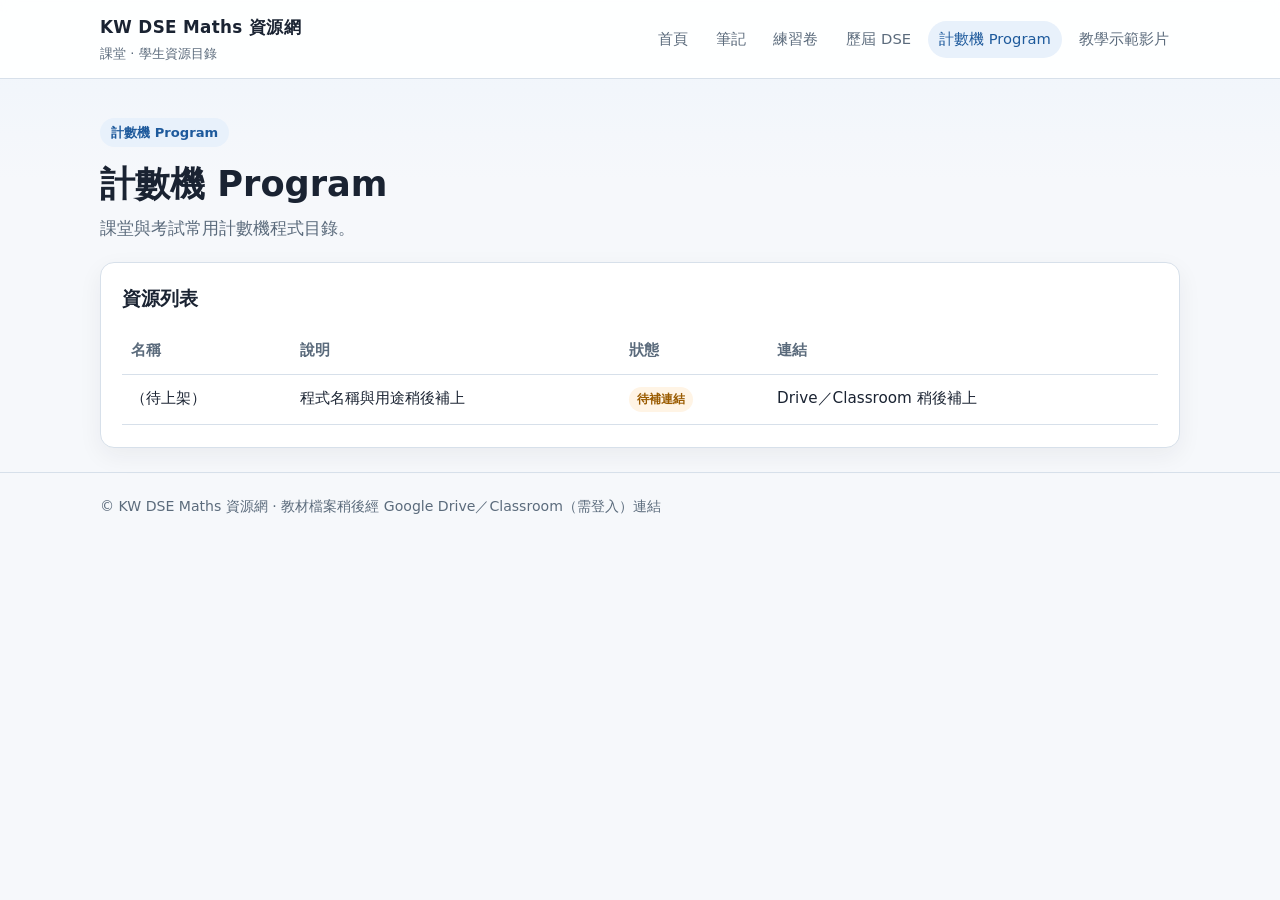
==== calculator/index.html @ a7b3498a "Add KW DSE Maths static site for GitHub Pages. Place the Traditional Chinese resource directory at t" ====
<!DOCTYPE html>
<html lang="zh-Hant">
<head>
  <meta charset="utf-8" />
  <meta name="viewport" content="width=device-width, initial-scale=1" />
  <title>計數機 Program｜KW DSE Maths 資源網</title>
  <meta name="description" content="KW DSE Maths 資源網——課堂與學生用的數學資源目錄。" />
  <link rel="stylesheet" href="../assets/css/style.css" />
</head>
<body>
  <header class="site-header">
    <div class="wrap header-inner">
      <a class="brand" href="../index.html">
        <strong>KW DSE Maths 資源網</strong>
        <span>課堂 · 學生資源目錄</span>
      </a>
      <nav class="nav" aria-label="主要導覽">
        <a href="../index.html">首頁</a>
        <a href="../notes/">筆記</a>
        <a href="../practice/">練習卷</a>
        <a href="../past-papers/">歷屆 DSE</a>
        <a href="../calculator/" aria-current="page">計數機 Program</a>
        <a href="../videos/">教學示範影片</a>
      </nav>
    </div>
  </header>
  <main class="wrap">

    <section class="hero">
      <div class="badge">計數機 Program</div>
      <h1>計數機 Program</h1>
      <p>課堂與考試常用計數機程式目錄。</p>
    </section>
    <section class="panel">
      <h2>資源列表</h2>
      <div class="table-wrap">
        <table>
          <thead><tr><th>名稱</th><th>說明</th><th>狀態</th><th>連結</th></tr></thead>
          <tbody>
            <tr>
              <td>（待上架）</td>
              <td>程式名稱與用途稍後補上</td>
              <td><span class="status">待補連結</span></td>
              <td class="placeholder">Drive／Classroom 稍後補上</td>
            </tr>
          </tbody>
        </table>
      </div>
    </section>
  </main>
  <footer class="site-footer">
    <div class="wrap">© KW DSE Maths 資源網 · 教材檔案稍後經 Google Drive／Classroom（需登入）連結</div>
  </footer>
</body>
</html>
---- assets/css/style.css ----
:root {
  --bg: #f6f8fb;
  --card: #ffffff;
  --ink: #1a2332;
  --muted: #5b6b7c;
  --accent: #1e5a9c;
  --accent-soft: #e8f1fb;
  --line: #d7e0ea;
  --ok: #0f7b4c;
  --radius: 14px;
  --shadow: 0 8px 24px rgba(26, 35, 50, 0.06);
  --font: "Noto Sans TC", "PingFang TC", "Microsoft JhengHei", system-ui, sans-serif;
}

* { box-sizing: border-box; }
html { scroll-behavior: smooth; }
body {
  margin: 0;
  font-family: var(--font);
  color: var(--ink);
  background: linear-gradient(180deg, #eef4fb 0%, var(--bg) 180px);
  line-height: 1.65;
  min-height: 100vh;
}

a { color: var(--accent); text-decoration: none; }
a:hover { text-decoration: underline; }

.wrap { width: min(1080px, calc(100% - 2rem)); margin: 0 auto; }

.site-header {
  background: rgba(255,255,255,0.92);
  backdrop-filter: blur(8px);
  border-bottom: 1px solid var(--line);
  position: sticky;
  top: 0;
  z-index: 20;
}
.header-inner {
  display: flex;
  align-items: center;
  justify-content: space-between;
  gap: 1rem;
  padding: 0.85rem 0;
  flex-wrap: wrap;
}
.brand {
  display: flex;
  flex-direction: column;
  gap: 0.1rem;
  color: inherit;
  text-decoration: none;
}
.brand:hover { text-decoration: none; }
.brand strong { font-size: 1.05rem; letter-spacing: 0.02em; }
.brand span { color: var(--muted); font-size: 0.82rem; }

.nav {
  display: flex;
  flex-wrap: wrap;
  gap: 0.35rem;
}
.nav a {
  color: var(--muted);
  padding: 0.4rem 0.7rem;
  border-radius: 999px;
  font-size: 0.92rem;
  text-decoration: none;
}
.nav a:hover, .nav a[aria-current="page"] {
  background: var(--accent-soft);
  color: var(--accent);
  text-decoration: none;
}

.hero {
  padding: 2.4rem 0 1.2rem;
}
.hero h1 {
  margin: 0 0 0.6rem;
  font-size: clamp(1.6rem, 3vw, 2.2rem);
  line-height: 1.25;
}
.hero p {
  margin: 0;
  max-width: 42rem;
  color: var(--muted);
  font-size: 1.05rem;
}
.badge {
  display: inline-block;
  background: var(--accent-soft);
  color: var(--accent);
  border-radius: 999px;
  padding: 0.25rem 0.7rem;
  font-size: 0.82rem;
  font-weight: 600;
  margin-bottom: 0.9rem;
}

.grid {
  display: grid;
  grid-template-columns: repeat(auto-fit, minmax(240px, 1fr));
  gap: 1rem;
  padding: 0.5rem 0 2rem;
}
.card {
  background: var(--card);
  border: 1px solid var(--line);
  border-radius: var(--radius);
  box-shadow: var(--shadow);
  padding: 1.15rem 1.2rem 1.25rem;
  display: flex;
  flex-direction: column;
  gap: 0.55rem;
  transition: transform 0.15s ease, box-shadow 0.15s ease;
}
a.card { color: inherit; text-decoration: none; }
a.card:hover {
  transform: translateY(-2px);
  box-shadow: 0 12px 28px rgba(26, 35, 50, 0.1);
  text-decoration: none;
}
.card h2 { margin: 0; font-size: 1.12rem; }
.card p { margin: 0; color: var(--muted); font-size: 0.95rem; flex: 1; }
.card .cta { font-weight: 600; color: var(--accent); font-size: 0.92rem; }

.panel {
  background: var(--card);
  border: 1px solid var(--line);
  border-radius: var(--radius);
  box-shadow: var(--shadow);
  padding: 1.25rem 1.3rem 1.4rem;
  margin: 0 0 1.5rem;
}
.panel h2 { margin: 0 0 0.75rem; font-size: 1.2rem; }
.panel p, .panel li { color: var(--muted); }
.panel ul { margin: 0.4rem 0 0; padding-left: 1.2rem; }

.table-wrap { overflow-x: auto; }
table {
  width: 100%;
  border-collapse: collapse;
  font-size: 0.95rem;
}
th, td {
  text-align: left;
  padding: 0.7rem 0.6rem;
  border-bottom: 1px solid var(--line);
  vertical-align: top;
}
th { color: var(--muted); font-weight: 600; }
td .placeholder {
  color: #9aa7b5;
  font-style: italic;
}
.status {
  display: inline-block;
  font-size: 0.78rem;
  padding: 0.15rem 0.5rem;
  border-radius: 999px;
  background: #fff4e5;
  color: #9a5b00;
  font-weight: 600;
}
.status.ready {
  background: #e6f6ee;
  color: var(--ok);
}

.note {
  background: #fff9e9;
  border: 1px solid #f0e0b8;
  color: #6b5320;
  border-radius: 12px;
  padding: 0.9rem 1rem;
  margin: 1rem 0 0;
  font-size: 0.92rem;
}

.site-footer {
  border-top: 1px solid var(--line);
  color: var(--muted);
  font-size: 0.88rem;
  padding: 1.4rem 0 2rem;
  margin-top: 1rem;
}

@media (max-width: 640px) {
  .header-inner { align-items: flex-start; }
  .nav { width: 100%; }
}
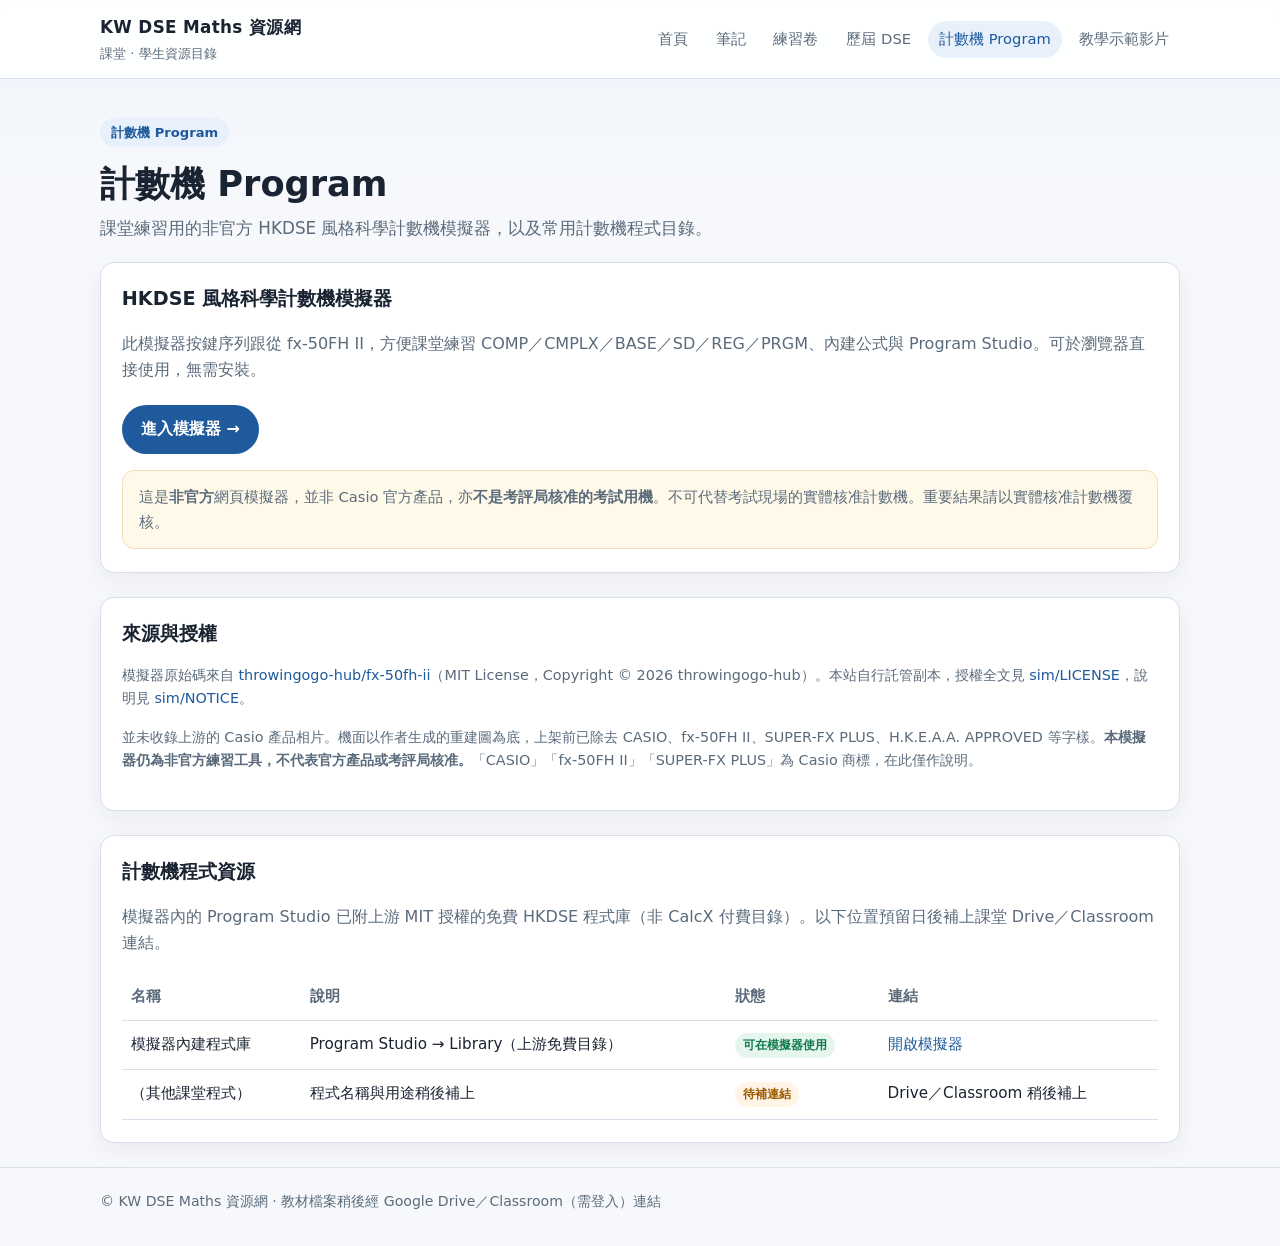
==== commit c7d67202: "Publish the self-hosted calculator simulator. Host the MIT-licensed classroom simulator under calcul" ====
--- a/calculator/index.html
+++ b/calculator/index.html
@@ -4,8 +4,23 @@
   <meta charset="utf-8" />
   <meta name="viewport" content="width=device-width, initial-scale=1" />
   <title>計數機 Program｜KW DSE Maths 資源網</title>
-  <meta name="description" content="KW DSE Maths 資源網——課堂與學生用的數學資源目錄。" />
+  <meta name="description" content="KW DSE Maths 資源網——課堂用的非官方 HKDSE 風格科學計數機模擬器，以及計數機程式目錄。" />
   <link rel="stylesheet" href="../assets/css/style.css" />
+  <style>
+    a.btn-primary {
+      display: inline-block;
+      background: var(--accent);
+      color: #fff;
+      font-weight: 600;
+      padding: 0.7rem 1.2rem;
+      border-radius: 999px;
+      text-decoration: none;
+      margin-top: 0.35rem;
+    }
+    a.btn-primary:hover { text-decoration: none; filter: brightness(1.08); }
+    .attrib { font-size: 0.9rem; }
+    .attrib a { word-break: break-all; }
+  </style>
 </head>
 <body>
   <header class="site-header">
@@ -29,16 +44,37 @@
     <section class="hero">
       <div class="badge">計數機 Program</div>
       <h1>計數機 Program</h1>
-      <p>課堂與考試常用計數機程式目錄。</p>
+      <p>課堂練習用的非官方 HKDSE 風格科學計數機模擬器，以及常用計數機程式目錄。</p>
     </section>
+
     <section class="panel">
-      <h2>資源列表</h2>
+      <h2>HKDSE 風格科學計數機模擬器</h2>
+      <p>此模擬器按鍵序列跟從 fx-50FH II，方便課堂練習 COMP／CMPLX／BASE／SD／REG／PRGM、內建公式與 Program Studio。可於瀏覽器直接使用，無需安裝。</p>
+      <p><a class="btn-primary" href="sim/">進入模擬器 →</a></p>
+      <p class="note">這是<strong>非官方</strong>網頁模擬器，並非 Casio 官方產品，亦<strong>不是考評局核准的考試用機</strong>。不可代替考試現場的實體核准計數機。重要結果請以實體核准計數機覆核。</p>
+    </section>
+
+    <section class="panel">
+      <h2>來源與授權</h2>
+      <p class="attrib">模擬器原始碼來自 <a href="https://github.com/throwingogo-hub/fx-50fh-ii">throwingogo-hub/fx-50fh-ii</a>（MIT License，Copyright © 2026 throwingogo-hub）。本站自行託管副本，授權全文見 <a href="sim/LICENSE">sim/LICENSE</a>，說明見 <a href="sim/NOTICE">sim/NOTICE</a>。</p>
+      <p class="attrib">並未收錄上游的 Casio 產品相片。機面以作者生成的重建圖為底，上架前已除去 CASIO、fx-50FH II、SUPER-FX PLUS、H.K.E.A.A. APPROVED 等字樣。<strong>本模擬器仍為非官方練習工具，不代表官方產品或考評局核准。</strong>「CASIO」「fx-50FH II」「SUPER-FX PLUS」為 Casio 商標，在此僅作說明。</p>
+    </section>
+
+    <section class="panel">
+      <h2>計數機程式資源</h2>
+      <p>模擬器內的 Program Studio 已附上游 MIT 授權的免費 HKDSE 程式庫（非 CalcX 付費目錄）。以下位置預留日後補上課堂 Drive／Classroom 連結。</p>
       <div class="table-wrap">
         <table>
           <thead><tr><th>名稱</th><th>說明</th><th>狀態</th><th>連結</th></tr></thead>
           <tbody>
             <tr>
-              <td>（待上架）</td>
+              <td>模擬器內建程式庫</td>
+              <td>Program Studio → Library（上游免費目錄）</td>
+              <td><span class="status ready">可在模擬器使用</span></td>
+              <td><a href="sim/">開啟模擬器</a></td>
+            </tr>
+            <tr>
+              <td>（其他課堂程式）</td>
               <td>程式名稱與用途稍後補上</td>
               <td><span class="status">待補連結</span></td>
               <td class="placeholder">Drive／Classroom 稍後補上</td>
